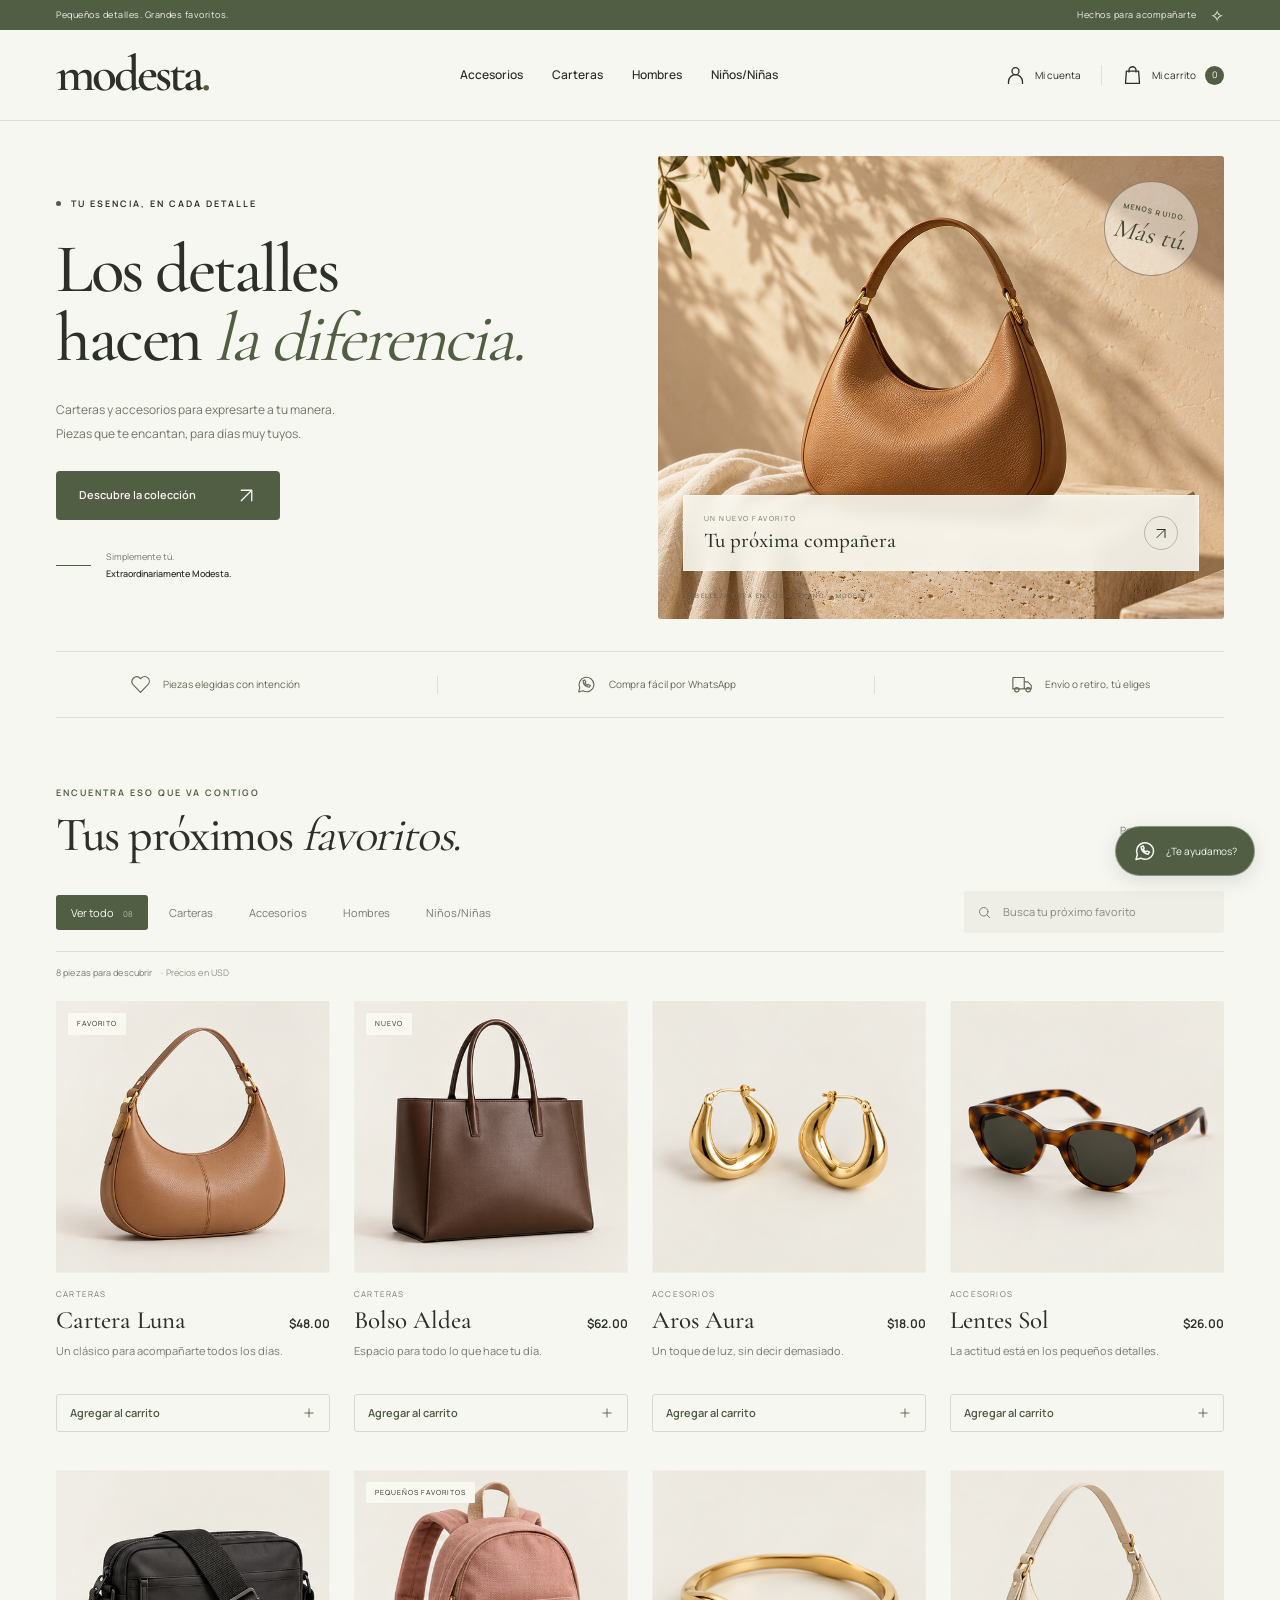
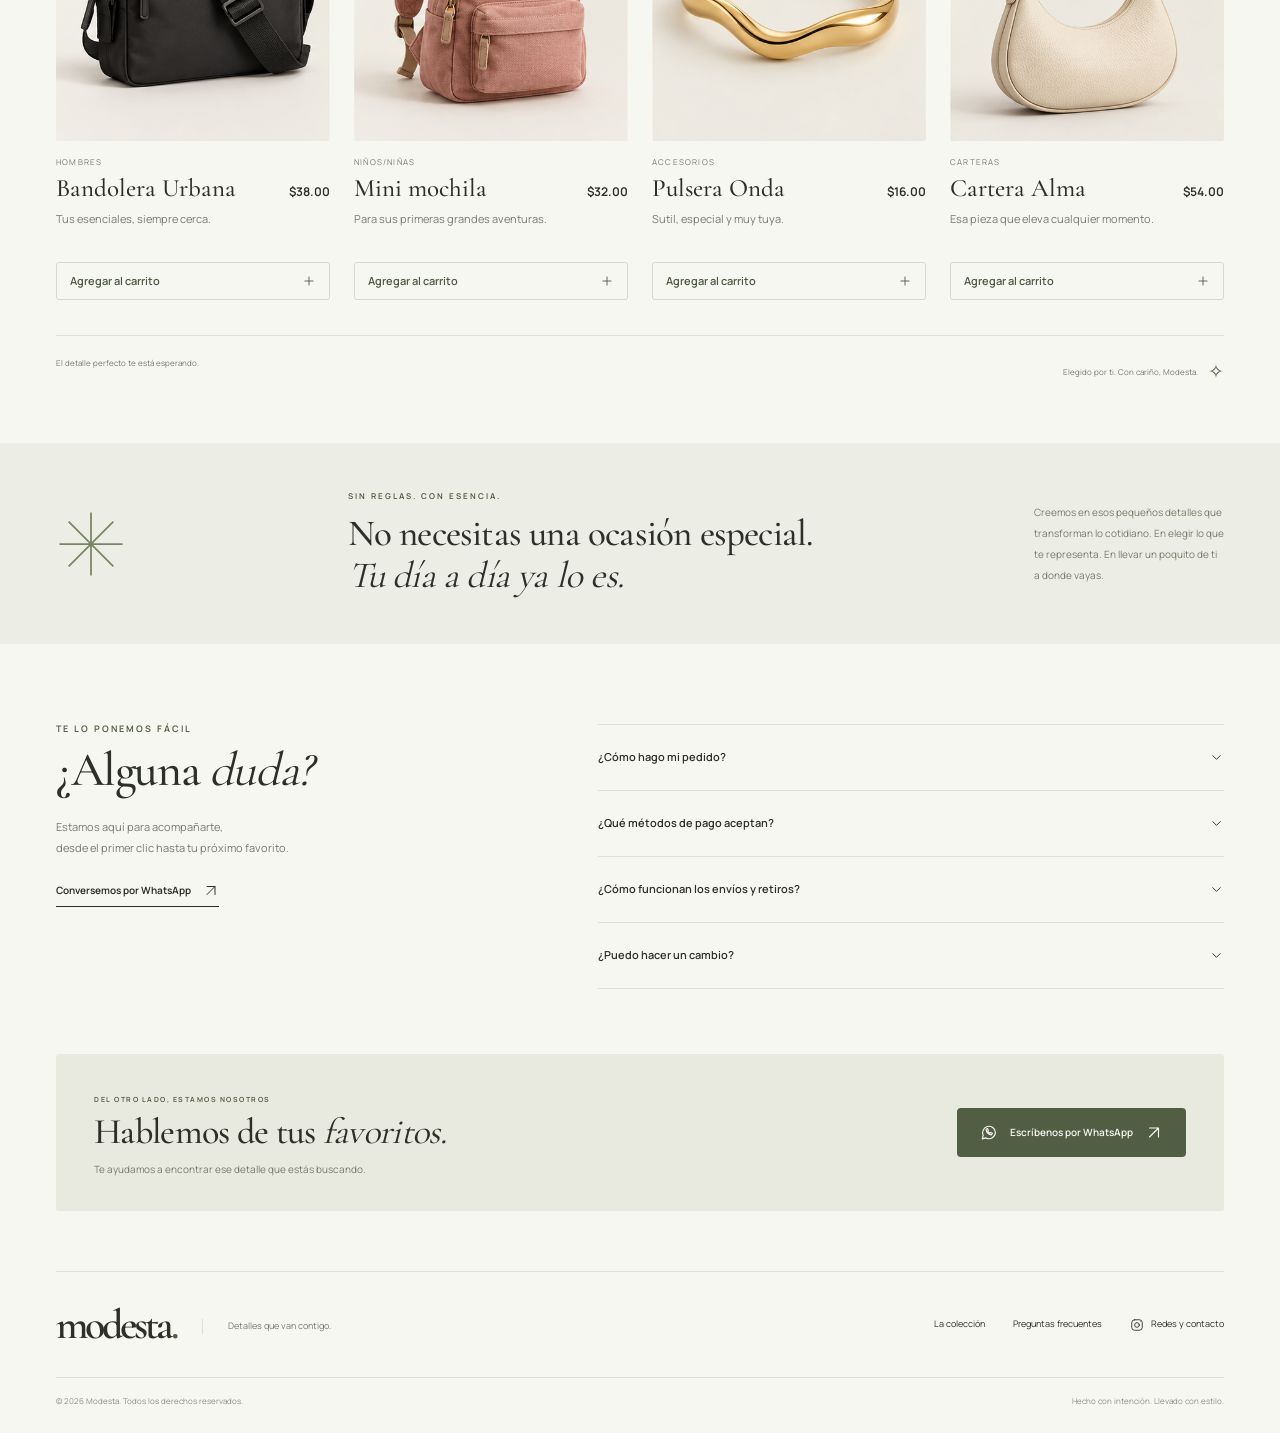
==== index.html @ 42193472 "Add Modesta storefront and standalone homepage" ====
<!doctype html>
<html lang="es">
  <head>
    <meta charset="utf-8" />
    <meta name="viewport" content="width=device-width, initial-scale=1" />
    <meta name="theme-color" content="#f6f5f0" />
    <meta
      name="description"
      content="Carteras y accesorios que van contigo. Descubre Modesta, encuentra tus favoritos y prepara tu pedido por WhatsApp, sin necesidad de registrarte."
    />
    <title>Modesta — Detalles que van contigo</title>
    <link rel="icon" href="[data-uri]" type="image/svg+xml" />
    <style>
@font-face {
  font-family: Manrope;
  src: url("[data-uri]") format("truetype");
  font-style: normal;
  font-weight: 200 800;
  font-display: swap;
}
@font-face {
  font-family: Cormorant;
  src: url("[data-uri]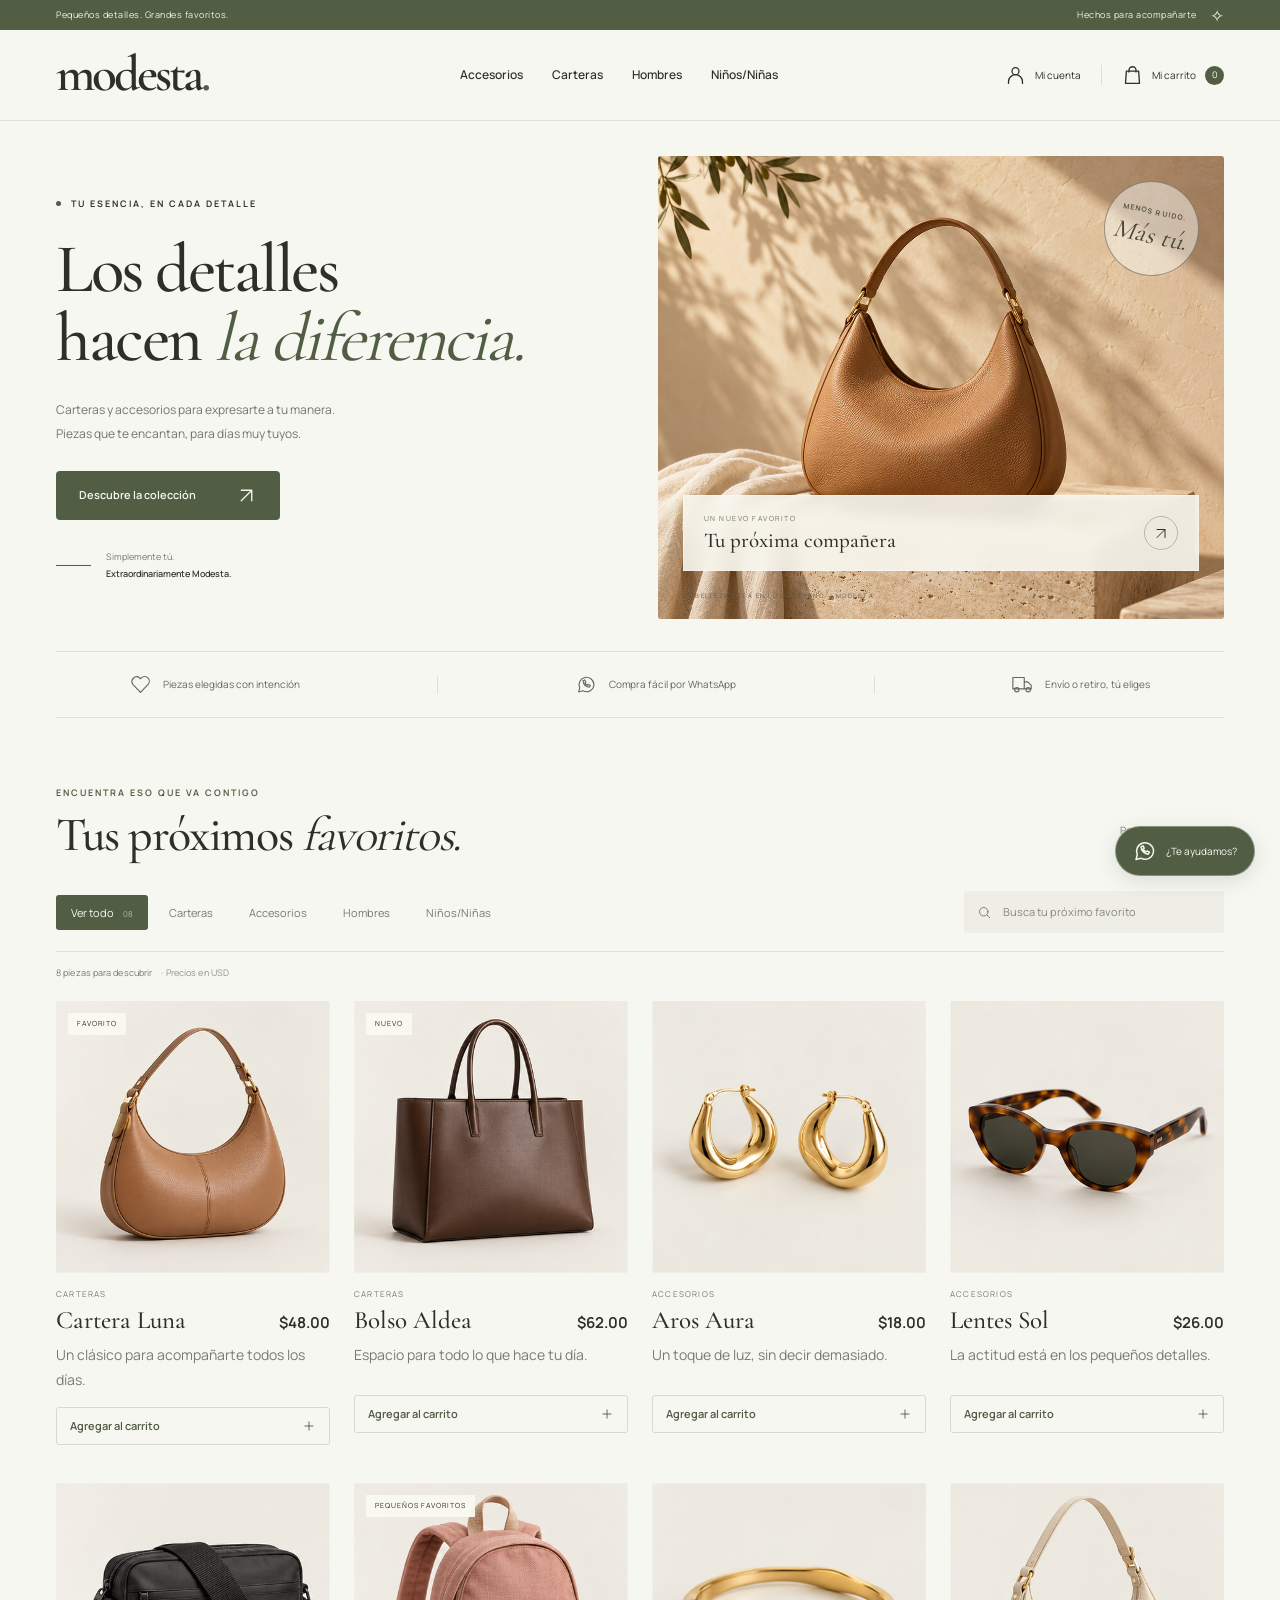
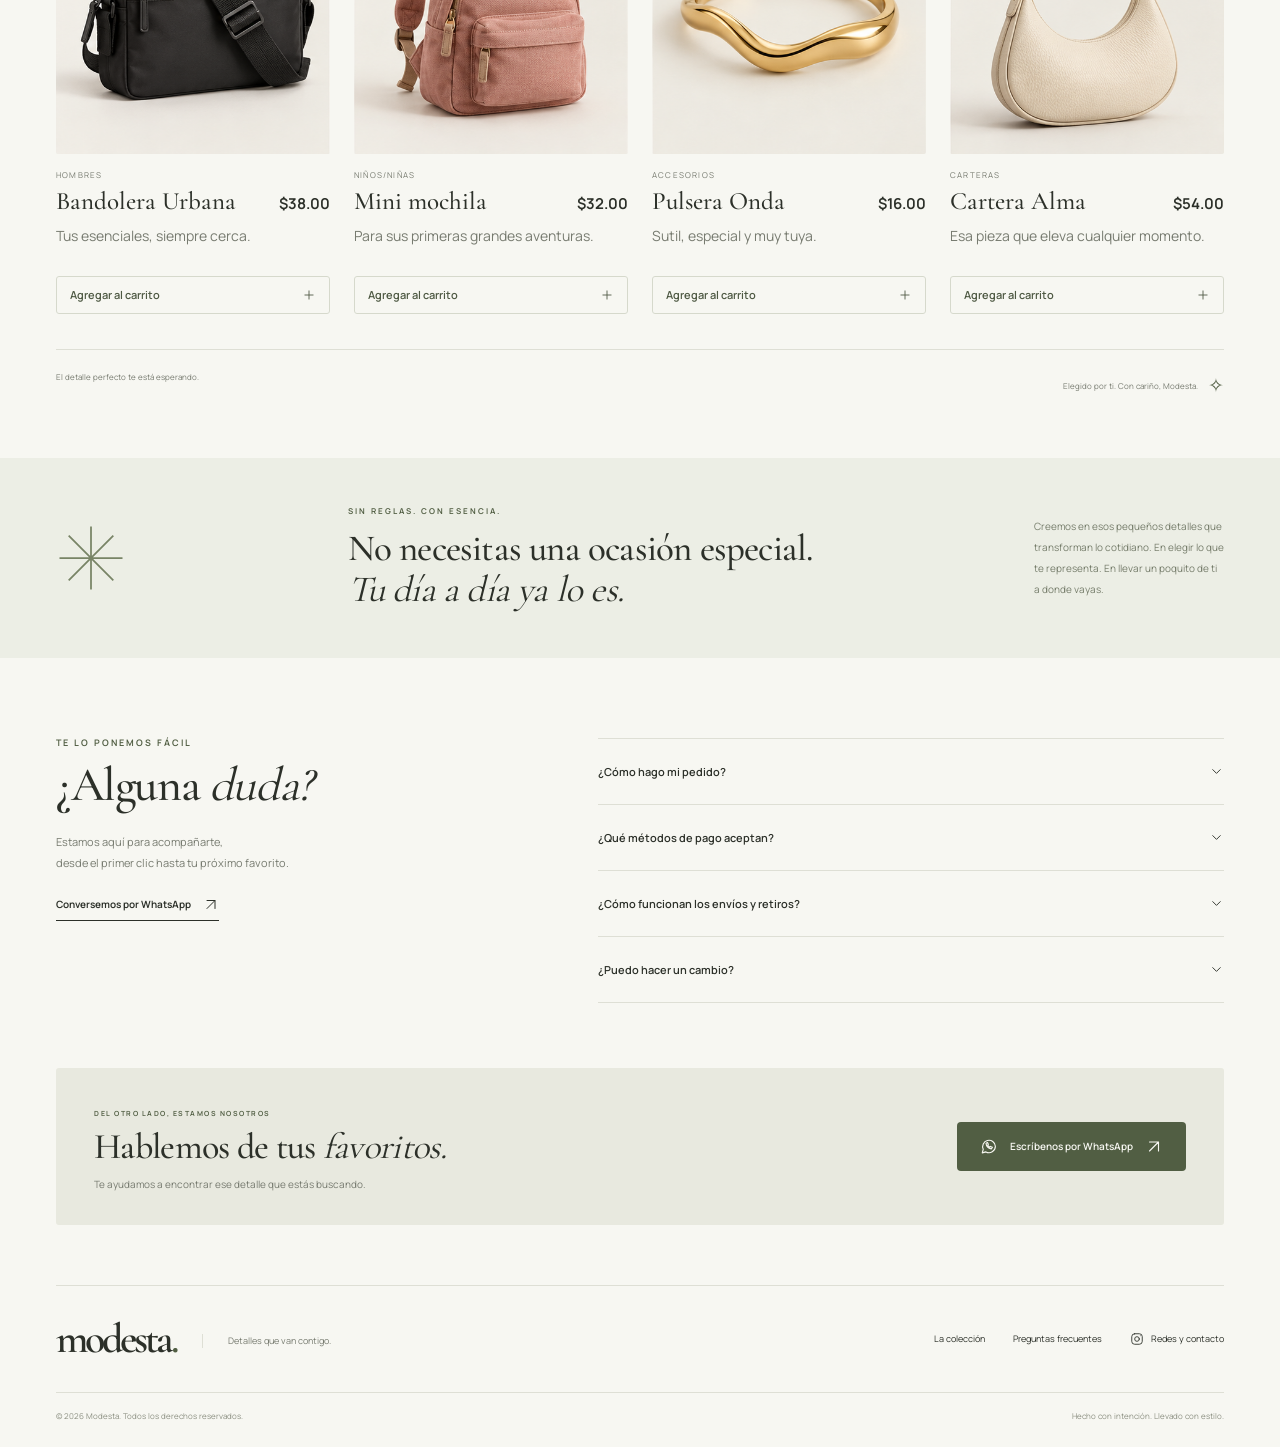
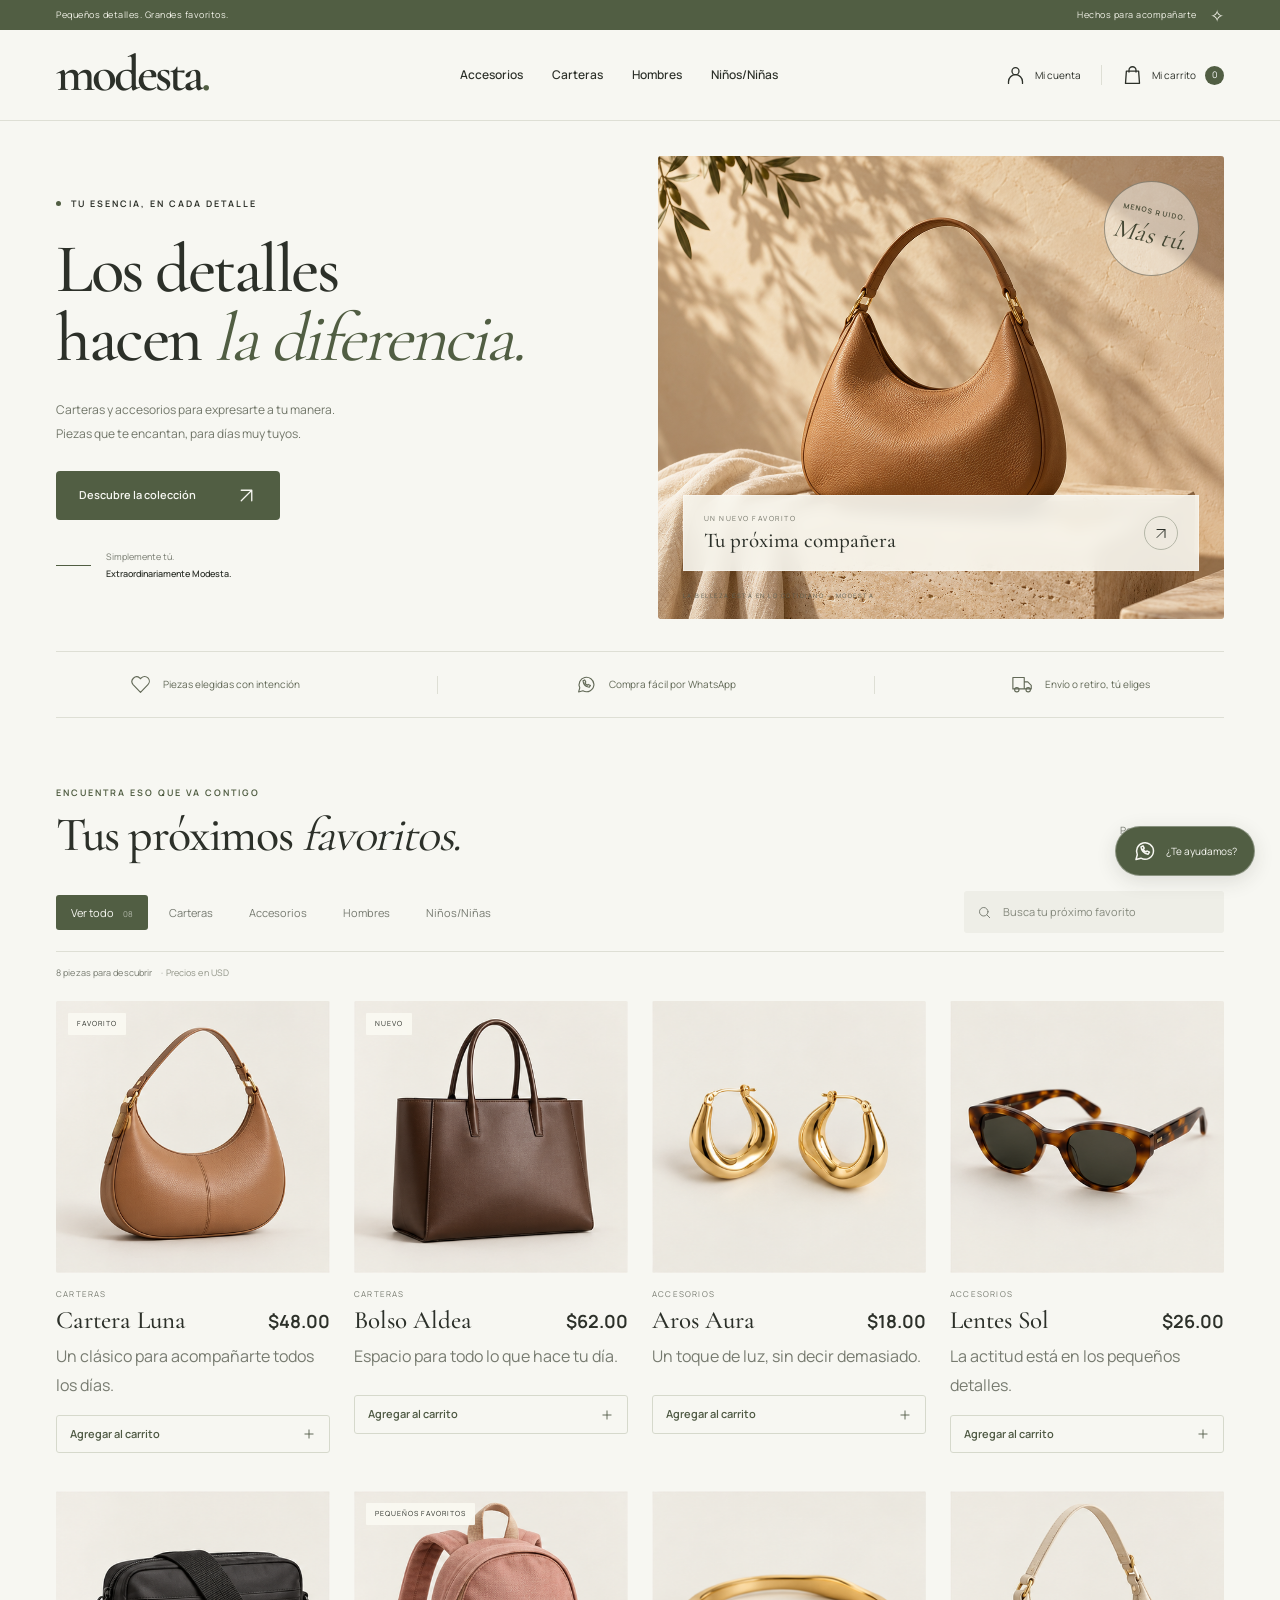
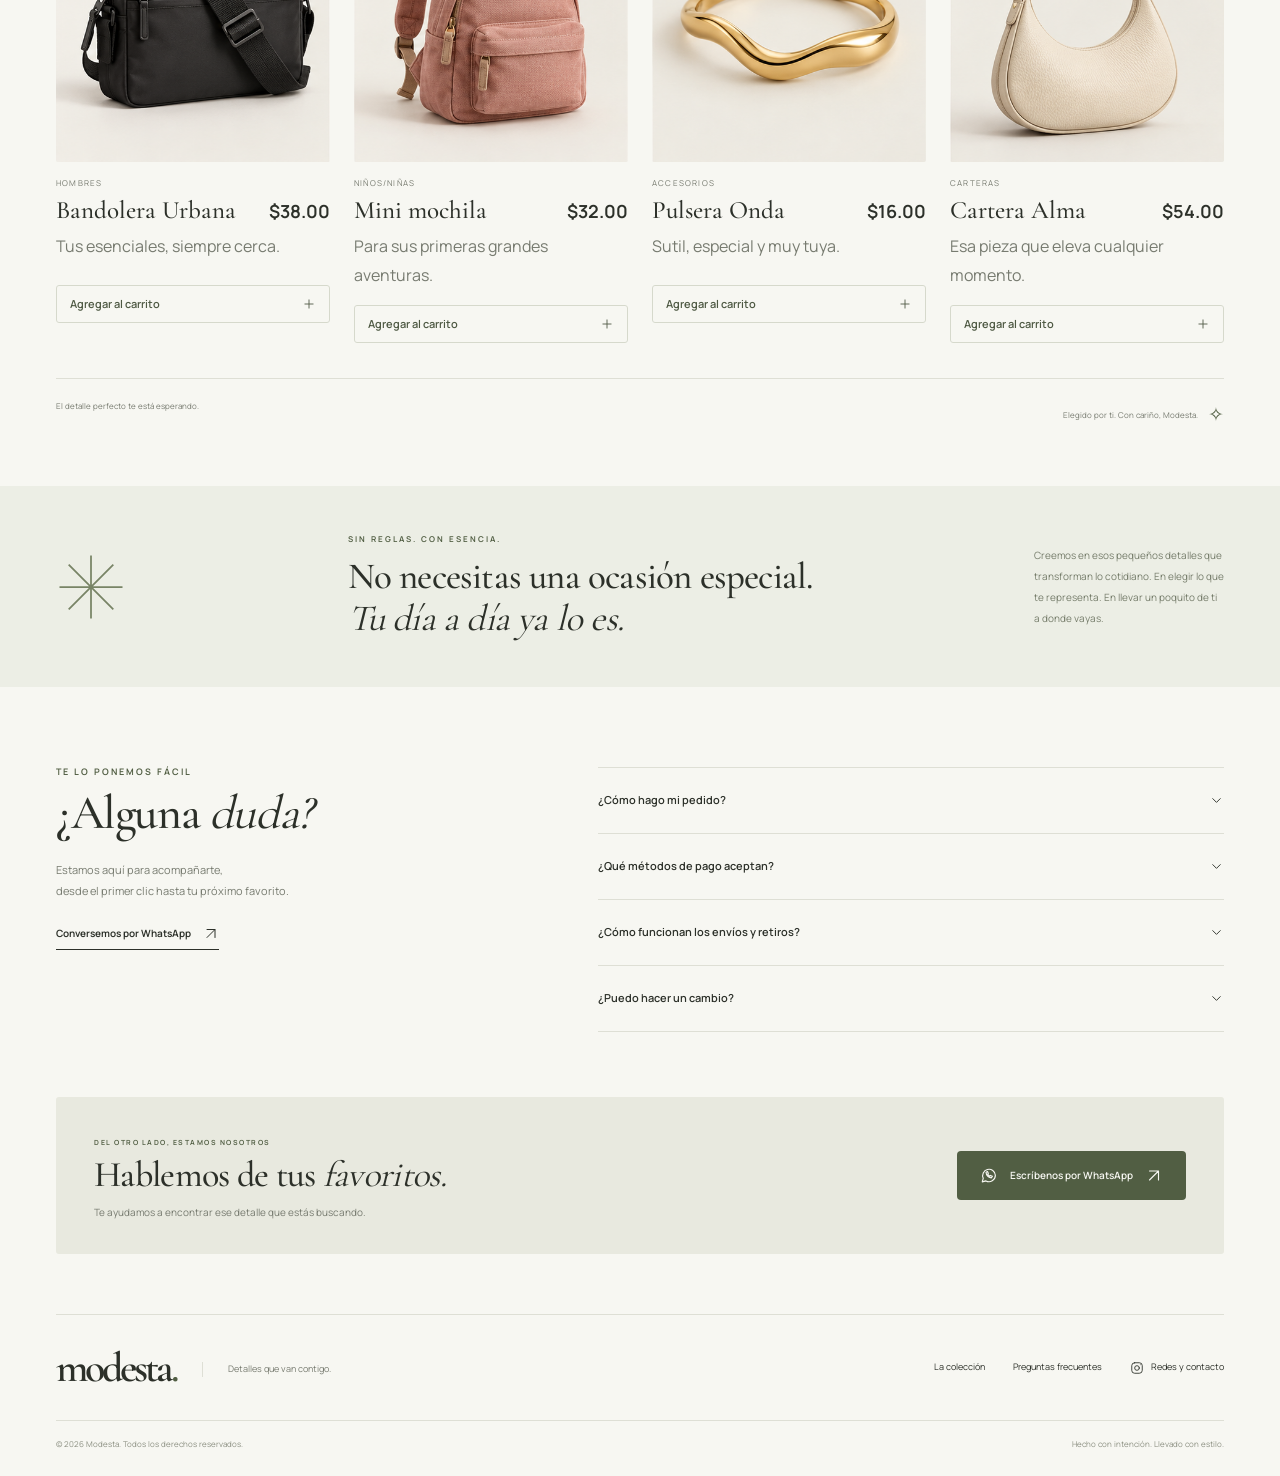
